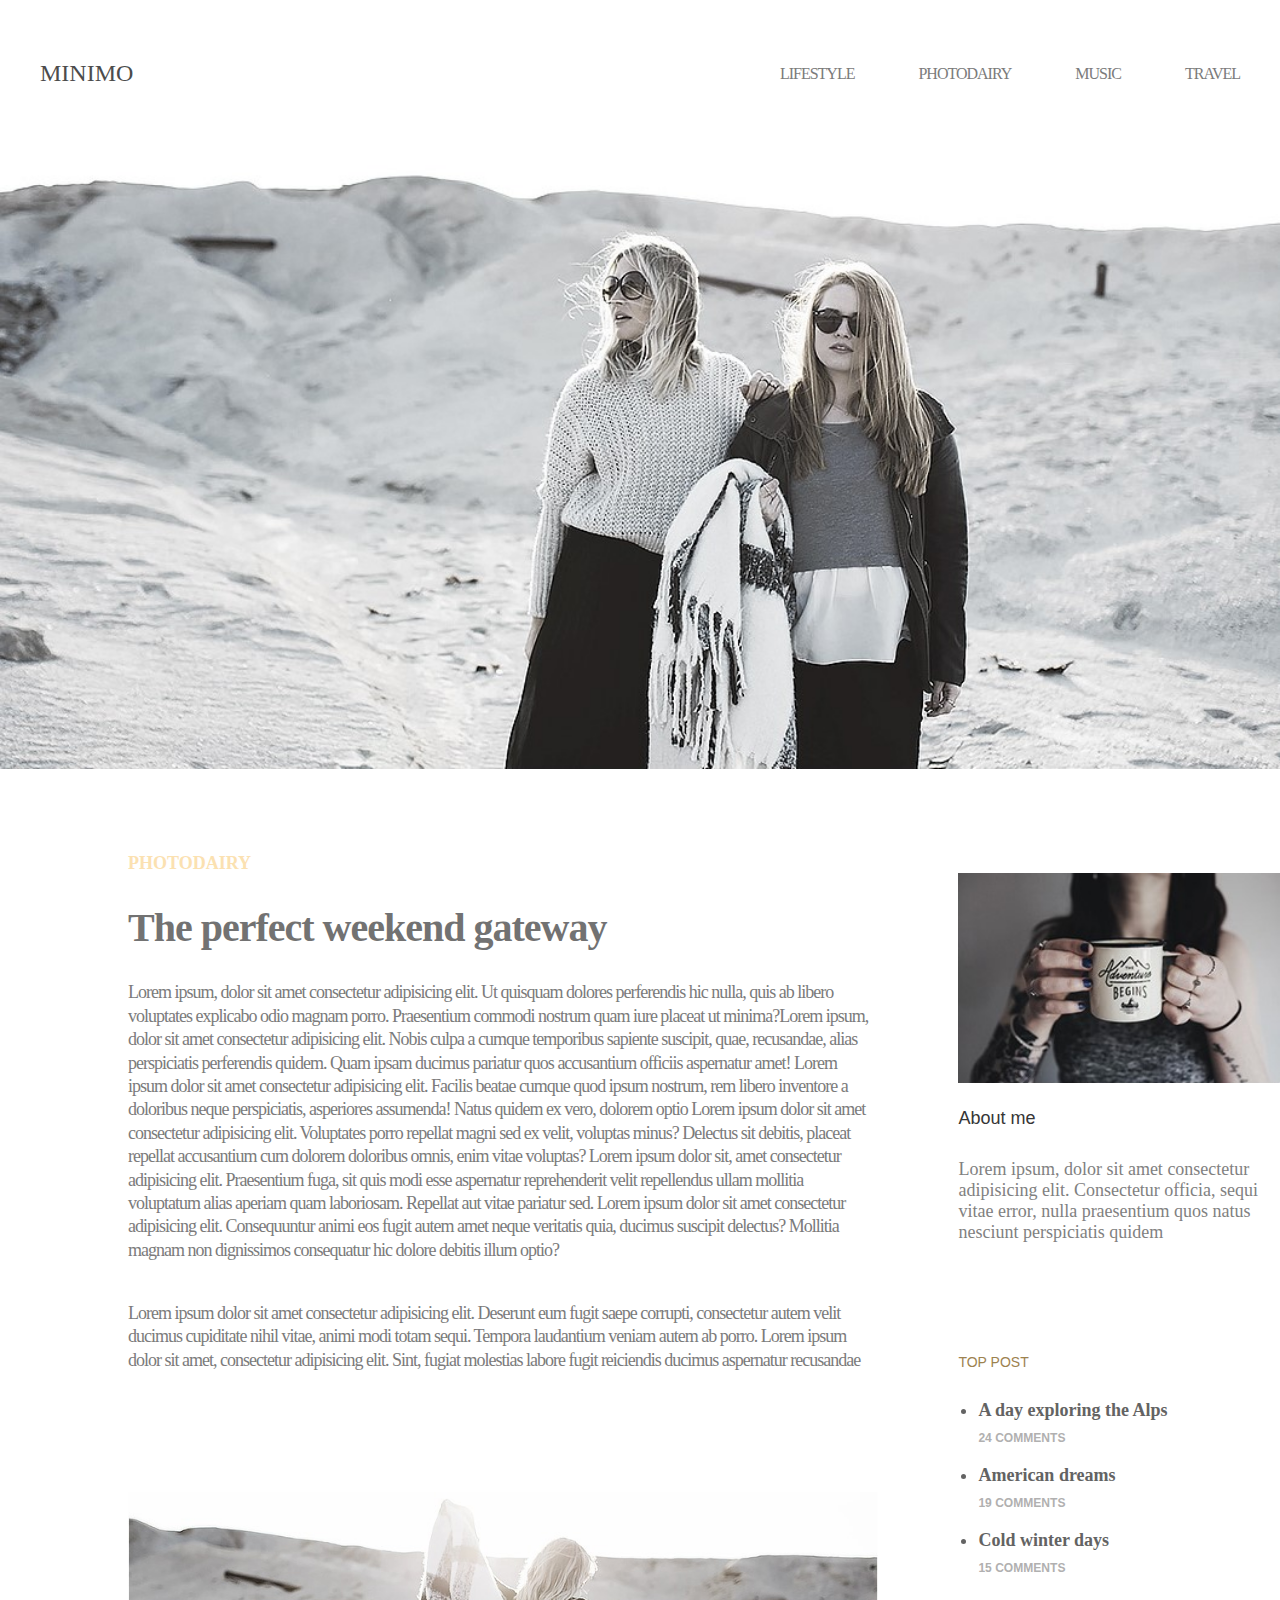
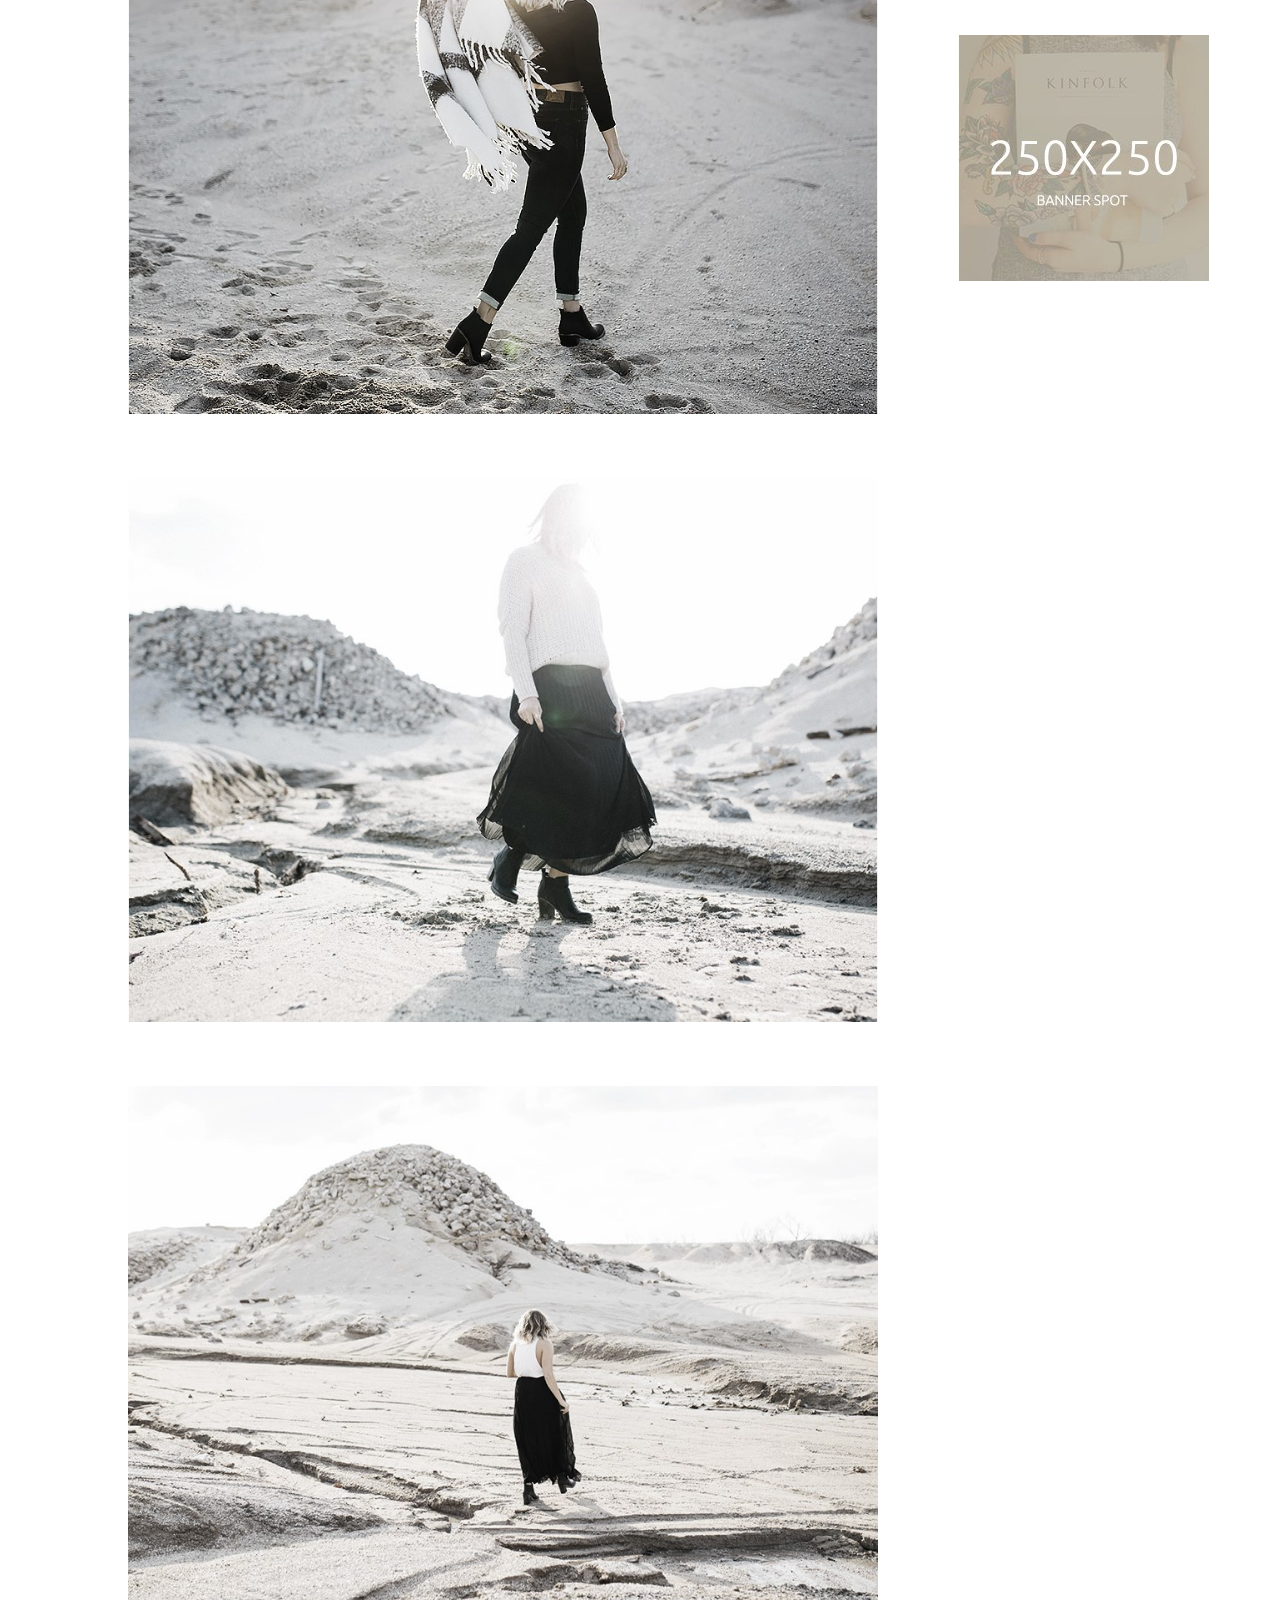
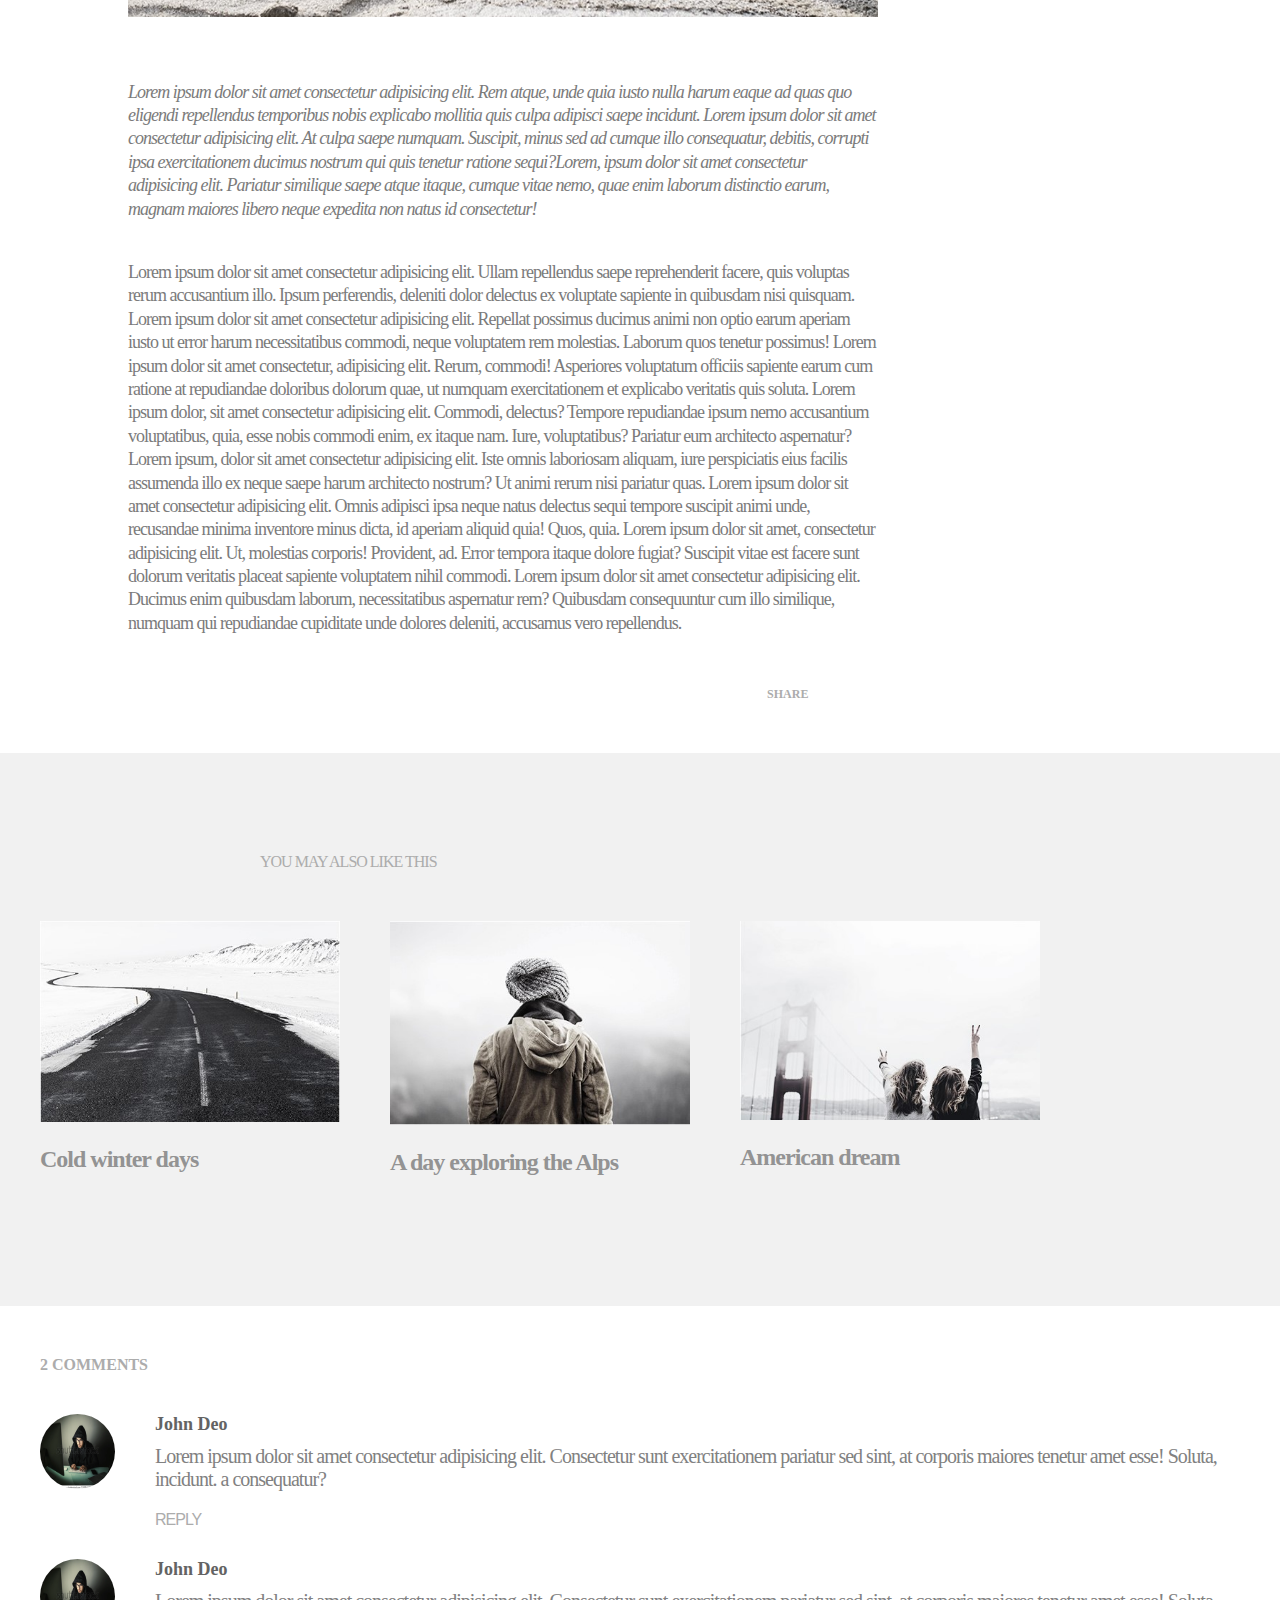
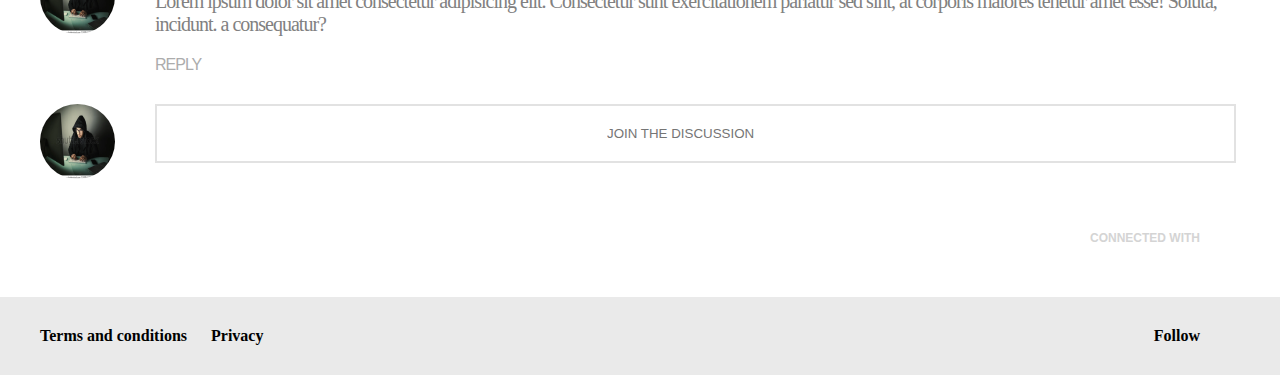
==== Blog-page-last.html @ b822536f "first commit" ====
<!DOCTYPE html>
<html lang="en">
  <head>
    <meta charset="UTF-8" />
    <meta name="viewport" content="width=device-width, initial-scale=1.0" />
    <link
      rel="stylesheet"
      href="https://cdnjs.cloudflare.com/ajax/libs/font-awesome/6.5.2/css/all.min.css"
      integrity="sha512-SnH5WK+bZxgPHs44uWIX+LLJAJ9/2PkPKZ5QiAj6Ta86w+fsb2TkcmfRyVX3pBnMFcV7oQPJkl9QevSCWr3W6A=="
      crossorigin="anonymous"
      referrerpolicy="no-referrer"
    />
    <link href="style.css" rel="stylesheet" />
    <title>Blog Page Last</title>
  </head>
  <body>
    <div class="main">
      <!-- Header -->
      <header class="main-header">
        <div class="menu">
          <h2 class="logo">Minimo</h2>
          <nav>
            <a href="#">Lifestyle</a>
            <a href="#">Photodairy</a>
            <a href="#">Music</a>
            <a href="#">Travel</a>
          </nav>
        </div>
        <img class="girlsimg" src="Images/01_home.jpg" atl="Image of girls" />
      </header>

      <!-- Blog para -->
      <div class="flex-box-container">
        <div class="parent">
          <div class="box-one">
            <div class="blog-content">
              <h5 class="heading-fifth">Photodairy</h5>
              <h3 class="heading-three">The perfect weekend gateway</h3>
              <p class="blog-para">
                Lorem ipsum, dolor sit amet consectetur adipisicing elit. Ut
                quisquam dolores perferendis hic nulla, quis ab libero
                voluptates explicabo odio magnam porro. Praesentium commodi
                nostrum quam iure placeat ut minima?Lorem ipsum, dolor sit amet
                consectetur adipisicing elit. Nobis culpa a cumque temporibus
                sapiente suscipit, quae, recusandae, alias perspiciatis
                perferendis quidem. Quam ipsam ducimus pariatur quos accusantium
                officiis aspernatur amet! Lorem ipsum dolor sit amet consectetur
                adipisicing elit. Facilis beatae cumque quod ipsum nostrum, rem
                libero inventore a doloribus neque perspiciatis, asperiores
                assumenda! Natus quidem ex vero, dolorem optio Lorem ipsum dolor
                sit amet consectetur adipisicing elit. Voluptates porro repellat
                magni sed ex velit, voluptas minus? Delectus sit debitis,
                placeat repellat accusantium cum dolorem doloribus omnis, enim
                vitae voluptas? Lorem ipsum dolor sit, amet consectetur
                adipisicing elit. Praesentium fuga, sit quis modi esse
                aspernatur reprehenderit velit repellendus ullam mollitia
                voluptatum alias aperiam quam laboriosam. Repellat aut vitae
                pariatur sed. Lorem ipsum dolor sit amet consectetur adipisicing
                elit. Consequuntur animi eos fugit autem amet neque veritatis
                quia, ducimus suscipit delectus? Mollitia magnam non dignissimos
                consequatur hic dolore debitis illum optio?
              </p>
              <p class="blog-para">
                Lorem ipsum dolor sit amet consectetur adipisicing elit.
                Deserunt eum fugit saepe corrupti, consectetur autem velit
                ducimus cupiditate nihil vitae, animi modi totam sequi. Tempora
                laudantium veniam autem ab porro. Lorem ipsum dolor sit amet,
                consectetur adipisicing elit. Sint, fugiat molestias labore
                fugit reiciendis ducimus aspernatur recusandae
              </p>
            </div>
            <div class="fullwidth-image container">
              <img
                class="blog-post-img"
                src="Images/scaff_fullwidth.jpg"
                alt="Girl with scaff"
              />
              <img
                class="blog-post-img"
                src="Images/facehidefullwidth.jpg"
                alt="Face hidden with sunlight"
              />
              <img
                class="blog-post-img"
                src="Images/hillfullwidth.jpg"
                alt="Hill view"
              />
            </div>
            <p class="nested--para container--small">
              Lorem ipsum dolor sit amet consectetur adipisicing elit. Rem
              atque, unde quia iusto nulla harum eaque ad quas quo eligendi
              repellendus temporibus nobis explicabo mollitia quis culpa
              adipisci saepe incidunt. Lorem ipsum dolor sit amet consectetur
              adipisicing elit. At culpa saepe numquam. Suscipit, minus sed ad
              cumque illo consequatur, debitis, corrupti ipsa exercitationem
              ducimus nostrum qui quis tenetur ratione sequi?Lorem, ipsum dolor
              sit amet consectetur adipisicing elit. Pariatur similique saepe
              atque itaque, cumque vitae nemo, quae enim laborum distinctio
              earum, magnam maiores libero neque expedita non natus id
              consectetur!
            </p>
            <p class="blog-para container">
              Lorem ipsum dolor sit amet consectetur adipisicing elit. Ullam
              repellendus saepe reprehenderit facere, quis voluptas rerum
              accusantium illo. Ipsum perferendis, deleniti dolor delectus ex
              voluptate sapiente in quibusdam nisi quisquam. Lorem ipsum dolor
              sit amet consectetur adipisicing elit. Repellat possimus ducimus
              animi non optio earum aperiam iusto ut error harum necessitatibus
              commodi, neque voluptatem rem molestias. Laborum quos tenetur
              possimus! Lorem ipsum dolor sit amet consectetur, adipisicing
              elit. Rerum, commodi! Asperiores voluptatum officiis sapiente
              earum cum ratione at repudiandae doloribus dolorum quae, ut
              numquam exercitationem et explicabo veritatis quis soluta. Lorem
              ipsum dolor, sit amet consectetur adipisicing elit. Commodi,
              delectus? Tempore repudiandae ipsum nemo accusantium voluptatibus,
              quia, esse nobis commodi enim, ex itaque nam. Iure, voluptatibus?
              Pariatur eum architecto aspernatur? Lorem ipsum, dolor sit amet
              consectetur adipisicing elit. Iste omnis laboriosam aliquam, iure
              perspiciatis eius facilis assumenda illo ex neque saepe harum
              architecto nostrum? Ut animi rerum nisi pariatur quas. Lorem ipsum
              dolor sit amet consectetur adipisicing elit. Omnis adipisci ipsa
              neque natus delectus sequi tempore suscipit animi unde, recusandae
              minima inventore minus dicta, id aperiam aliquid quia! Quos, quia.
              Lorem ipsum dolor sit amet, consectetur adipisicing elit. Ut,
              molestias corporis! Provident, ad. Error tempora itaque dolore
              fugiat? Suscipit vitae est facere sunt dolorum veritatis placeat
              sapiente voluptatem nihil commodi. Lorem ipsum dolor sit amet
              consectetur adipisicing elit. Ducimus enim quibusdam laborum,
              necessitatibus aspernatur rem? Quibusdam consequuntur cum illo
              similique, numquam qui repudiandae cupiditate unde dolores
              deleniti, accusamus vero repellendus.
            </p>

            <div class="last-menu">
              <div class="empty"></div>
              <a href="#" class="share">Share</a>
              <div class="social-media-links">
                <i class="fa-brands fa-facebook-f"></i>
                <i class="fa-brands fa-twitter"></i>
                <i class="fa-brands fa-google-plus-g"></i>
                <i class="fa-brands fa-tiktok"></i>
                <i class="fa-brands fa-square-snapchat"></i>
              </div>
            </div>
          </div>
          <div class="aside">
            <div class="about">
              <img
                class="sidebar2-img"
                src="Images/sidebar.jpg"
                alt="Girl with coffee"
              />
              <h4 class="about">About me</h4>
              <p class="about-para">
                Lorem ipsum, dolor sit amet consectetur adipisicing elit.
                Consectetur officia, sequi vitae error, nulla praesentium quos
                natus nesciunt perspiciatis quidem
              </p>
              <div class="social-links">
                <i class="fa-brands fa-facebook-f"></i>
                <i class="fa-brands fa-square-instagram"></i>
                <i class="fa-brands fa-google-plus-g"></i>
              </div>

              <h5 class="top-aside">TOP POST</h5>
              <ul class="styling">
                <li class="aside-list">
                  <h5>A day exploring the Alps</h5>
                  <h6>24 COMMENTS</h6>
                </li>
                <li class="aside-list">
                  <h5>American dreams</h5>
                  <h6>19 COMMENTS</h6>
                </li>
                <li class="aside-list">
                  <h5>Cold winter days</h5>
                  <h6>15 COMMENTS</h6>
                </li>
              </ul>
              <img src="Images/sidebar2.jpg" alt="Image of Banner" />
            </div>
          </div>
        </div>
      </div>

      <div class="article-post">
        <p class="title">You may also like this</p>
        <div class="flex-container">
          <div class="post-one">
            <img src="Images/07_home.jpg" alt="Image of winter" />
            <h4 class="heading-fourth">Cold winter days</h4>
          </div>

          <div class="post-one">
            <img src="Images/05_home.jpg" alt="Image of winter" />
            <h4 class="heading-fourth">A day exploring the Alps</h4>
          </div>

          <div class="post-one">
            <img src="Images/04_home.jpg" alt="Image of winter" />
            <h4 class="heading-fourth">American dream</h4>
          </div>
        </div>
      </div>

      <div class="related container">
        <h4>2 COMMENTS</h4>
        <ul class="related-post">
          <li class="list">
            <img
              class="related-img"
              src="Images/hacker.webp"
              alt="A man coding"
            />
            <div class="list-content">
              <h5>John Deo</h5>
              <p class="related-para">
                Lorem ipsum dolor sit amet consectetur adipisicing elit.
                Consectetur sunt exercitationem pariatur sed sint, at corporis
                maiores tenetur amet esse! Soluta, incidunt. a consequatur?
              </p>
              <p class="reply">REPLY</p>
            </div>
          </li>
          <li class="list">
            <img
              class="related-img"
              src="Images/hacker.webp"
              alt="A man coding"
            />
            <div class="list-content">
              <h5>John Deo</h5>
              <p class="related-para">
                Lorem ipsum dolor sit amet consectetur adipisicing elit.
                Consectetur sunt exercitationem pariatur sed sint, at corporis
                maiores tenetur amet esse! Soluta, incidunt. a consequatur?
              </p>
              <p class="reply">REPLY</p>
            </div>
          </li>
          <li class="list">
            <img
              class="related-img"
              src="Images/hacker.webp"
              alt="A man coding"
            />
            <div class="list-content input">
              <input
                class="input-box"
                type="text"
                name="text"
                placeholder="JOIN THE DISCUSSION"
              />
            </div>
          </li>
        </ul>
      </div>

      <div class="last-menu">
        <div class="empty"></div>
        <a href="#" class="share connected">Connected with</a>
        <div class="social-media-links">
          <i class="fa-brands fa-facebook-f"></i>
          <i class="fa-brands fa-twitter"></i>
        </div>
      </div>

      <footer class="blog-footer">
        <div class="last">
          <div class="first-footer">
            <a class="first-footer-content" href="#">Terms and conditions</a>
            <a href="#">Privacy</a>
          </div>
          <div class="last-footer">
            <a href="#">Follow</a>
            <div class="icons">
              <i class="fa-brands fa-facebook-f"></i>
              <i class="fa-brands fa-twitter"></i>
              <i class="fa-brands fa-square-instagram"></i>
            </div>
          </div>
        </div>
      </footer>
    </div>
  </body>
</html>
---- style.css ----
* {
  margin: 0;
  padding: 0;
  box-sizing: border-box;
}

body {
  font-family: serif;
}

/* --------------------------------Header----------------------------------------------- */

.main-header {
  width: 100%;
  max-width: 1400px;
  margin: 0 auto;
  margin-bottom: 80px;
  /* border: 1px solid black; */
}

.menu {
  display: flex;
  align-items: center;
  justify-content: space-between;
  padding: 40px;
  padding-top: 60px;
}

.logo {
  font-style: normal;
  font-family: "Lucida Sans";
  font-weight: lighter;
  text-transform: uppercase;
  color: #4c4c4c;
}

nav a {
  text-decoration: none;
  margin-right: 60px;
  color: #7b7b7b;
  text-transform: uppercase;
  letter-spacing: -1px;
}

nav a:last-child {
  margin-right: 0;
}

.girlsimg {
  width: 100%;
}

/* --------------------------------Para----------------------------------------------- */

.blog-content {
  width: 100%;
  max-width: 1200px;
  /* border: 1px solid black; */
  margin: 0 auto;
  margin-bottom: 120px;
}

.heading-fifth {
  text-transform: uppercase;
  color: rgb(251, 225, 177);
  font-family: "Lucida Sans";
}

.heading-three {
  font-size: 40px;
  margin: 30px 0;
  letter-spacing: -1px;
  color: #727272;
}

.blog-para {
  color: #7b7b7b;
  letter-spacing: -1px;
  line-height: 1.3;
  font-size: 18px;
  margin-bottom: 40px;
}

/* --------------------------------Posts----------------------------------------------- */

.blog-post {
  width: 100%;
  max-width: 1200px;
  margin: 0 auto;
  display: grid;
  grid-template-columns: 1fr 1fr;
  grid-template-rows: 1fr 1fr;
  /* border: 1px solid black; */
  column-gap: 75px;
  row-gap: 150px;
  margin-bottom: 150px;
}

.post {
  /* border: 1px solid red; */
  /* width: 100%; */
}

.post-image {
  width: 564px;
}

.five {
  height: 373px;
}

.post-header {
  margin: 20px 0;
}

.post-title {
  text-decoration: none;
  font-size: 26px;
  margin-bottom: 30px;
  display: inline-block;
  color: #727272;
  letter-spacing: -1px;
}

.content {
  letter-spacing: -1px;
  line-height: 1.3;
  font-size: 18px;
  color: #7b7b7b;
}

/* --------------------------------Article----------------------------------------------- */

.article-content {
  width: 100%;
  background-color: #eaeaea;
  text-align: center;
  padding-top: 30px;
  margin-bottom: 60px;
  padding-bottom: 60px;
}

.article-title {
}

.art-cont {
  width: 25%;
  margin: 0 auto;
}

.email-input {
  border: none;
  background-color: #eaeaea;
  padding-top: 30px;
  letter-spacing: -1px;
  font-size: 14px;
  font-weight: bold;
  font-style: normal;
  color: #f8f9fa;

  margin-left: -170px;
}

/* .email-input:hover {
  color: #727272;
} */

.line {
  border-bottom: 1px solid #000;
  position: relative;
}

.icon {
  height: 24px;
  width: 24px;
  position: absolute;
  right: 0;
  top: -25px;
  stroke: #727272;
}

/* --------------------------------Last post----------------------------------------------- */

.last-post {
  width: 100%;
  max-width: 1200px;
  margin: 0 auto;
  display: grid;
  grid-template-columns: 1fr 1fr;
  column-gap: 75px;
  row-gap: 150px;
  margin-bottom: 150px;
}

/* .btn {
  width: 1200px;
  margin: 0 auto;
} */

/* .load-button {
  text-align: center;
  font-weight: bold;
  border: 3px solid #b1b0b0;

  /* font-size: 20px;
  letter-spacing: -1px;
  color: #727272;
  font-weight: bold;
  border: 3px solid #b1b0b0;
  background-color: transparent;
  margin: 0 auto; */
/* } */

.load-btn {
  text-decoration: none;
  border: 3px solid #b1b0b0;
  color: #727272;
  padding: 20px 40px;
  font-size: 20px;
  display: flex;
  align-items: center;
  justify-content: center;
  max-width: 200px;
  text-align: center;
  margin: 0 auto;
  margin-bottom: 150px;
}

/* --------------------------------Footer----------------------------------------------- */

.blog-footer {
  width: 100%;
  background-color: #eaeaea;
  padding: 30px;
}

.last {
  width: 100%;
  max-width: 1200px;
  margin: 0 auto;
  display: flex;
  align-items: center;
  justify-content: space-between;
}

.last a {
  text-decoration: none;
  color: #000;
  font-weight: bold;
}

.first-footer-content {
  margin-right: 20px;
}

.first-footer {
}

.last-footer {
  display: flex;
  align-items: center;
  justify-content: space-around;
}

/* .ion {
  height: 24px;
  width: 24px;
} */

.icons {
  display: flex;
  align-items: center;
  justify-content: space-between;
  margin-right: 10px;
  color: #000;
}

.icons i {
  margin-left: 10px;
}

/* .ion .ion-one {
  margin-right: 10px;
} */

/* --------------------------------Second Web page----------------------------------------------- */
.container {
  width: 100%;
  max-width: 1200px;
  margin: 0 auto;
}

.container--small {
  width: 100%;
  max-width: 1200px;
  margin: 0 auto;
}

.nested--para {
  margin-bottom: 40px;
  color: #7b7b7b;
  letter-spacing: -1px;
  line-height: 1.3;
  font-size: 18px;
  font-style: italic;
}

.fullwidth-image {
  width: 100%;
  max-width: 1200px;
  margin: 0 auto;
}

.blog-post-img {
  width: 100%;
  margin-bottom: 60px;
}

.last-menu {
  /* max-width: 1200px; */
  /* margin-top: 30px;
  margin-bottom: 30px; */
  width: 100%;
  max-width: 1200px;
  /* border: 1px solid black; */
  margin: 50px auto;
  display: flex;
  align-items: center;
  justify-content: space-between;
  color: #acacac;
  /* float: right; */
  /* display: flex;
  align-items: center; */
}

.share {
  margin-left: auto;
  margin-right: 20px;
  text-decoration: none;
  color: #acacac;
  text-transform: uppercase;
  font-weight: bold;
  font-size: 12px;
}

.social-media-links i {
  margin-right: 10px;
}

.article-post {
  background-color: #f1f1f1;
  padding: 50px 0 90px;
  margin-bottom: 50px;
}

.flex-container {
  width: 100%;
  max-width: 1200px;
  margin: 0 auto;
  display: flex;
  gap: 50px;
}

.title {
  text-transform: uppercase;
  color: #acacac;
  letter-spacing: -1px;
  margin: 50px 0;
  margin-left: 260px;
}

.heading-fourth {
  margin-top: 20px;
  font-size: 24px;
  color: #939393;
  letter-spacing: -1px;
}
.post-one img {
  width: 300px;
  /* height: 200px; */
}

h4 {
  color: #acacac;
  margin-bottom: 40px;
}

.reply {
  color: #acacac;
  font-size: 16px;
  letter-spacing: -1px;
  font-family: sans-serif;
}

.related {
}

.related-post {
}

.related-img {
  width: 75px;
  height: 75px;
  border-radius: 50%;
}

.list {
  list-style: none;
  display: flex;
  gap: 40px;
  margin-bottom: 30px;
}

h5 {
  color: #636363;
  font-size: 18px;
  /* margin-bottom: 10px; */
}

.related-para {
  margin: 10px 0 20px 0;
  color: #818181;
  font-size: 20px;
  letter-spacing: -1px;
}

.list-content {
}

/* .input {
  display: inline-block;
} */

.input-box {
  padding: 20px 450px;
  border: 2px solid #e2e2e2;
  color: #e2e2e2;
}

.connected {
  font-family: sans-serif;
  color: #d4d4d4;
}

/* --------------------------------Third Page-------------------------------------------- */

.flex-box-container {
  width: 100%;
  margin: 0 auto;
  max-width: 1400px;
  /* margin: 0 auto; */
  /* display: flex; */
}

.parent {
  display: flex;
  gap: 80px;
}

.box-one {
  width: 70%;
  margin-left: 10%;
}

.aside {
  width: 30%;
  /* text-align: right; */
}

.sidebar2-img {
  width: 100%;
}

.about {
  margin: 20px 0;
  font-size: 18px;
  color: #363636;
  font-family: sans-serif;
  font-weight: lighter;
}

.about-para {
  font-size: 18px;
  color: #818181;
  font-family: serif;
  margin: 30px 0;
}

.social-links {
  display: inline-block;

  /* align-items: center;
  justify-content: space-between; */
  color: #acacac;
  margin-bottom: 60px;
}

.social-links i {
  margin-right: 10px;
}

.top-aside {
  color: rgb(157, 130, 79);
  font-family: sans-serif;
  font-size: 14px;
  font-weight: lighter;
  margin-bottom: 30px;
}

.styling {
  margin-left: 20px;
  color: #636363;
  margin-bottom: 60px;
}

.aside-list {
  margin-bottom: 20px;
}

h5 {
  font-family: serif;
  margin-bottom: 10px;
}

h6 {
  color: #b1b0b0;
}

.load-btn:hover {
  color: #262626;
  text-decoration: underline;
}

nav a:hover {
  color: #5e5e5e;
  text-decoration: underline;
  /* transition-delay: 5s; */
}

.email-input:hover {
  border: none;
}
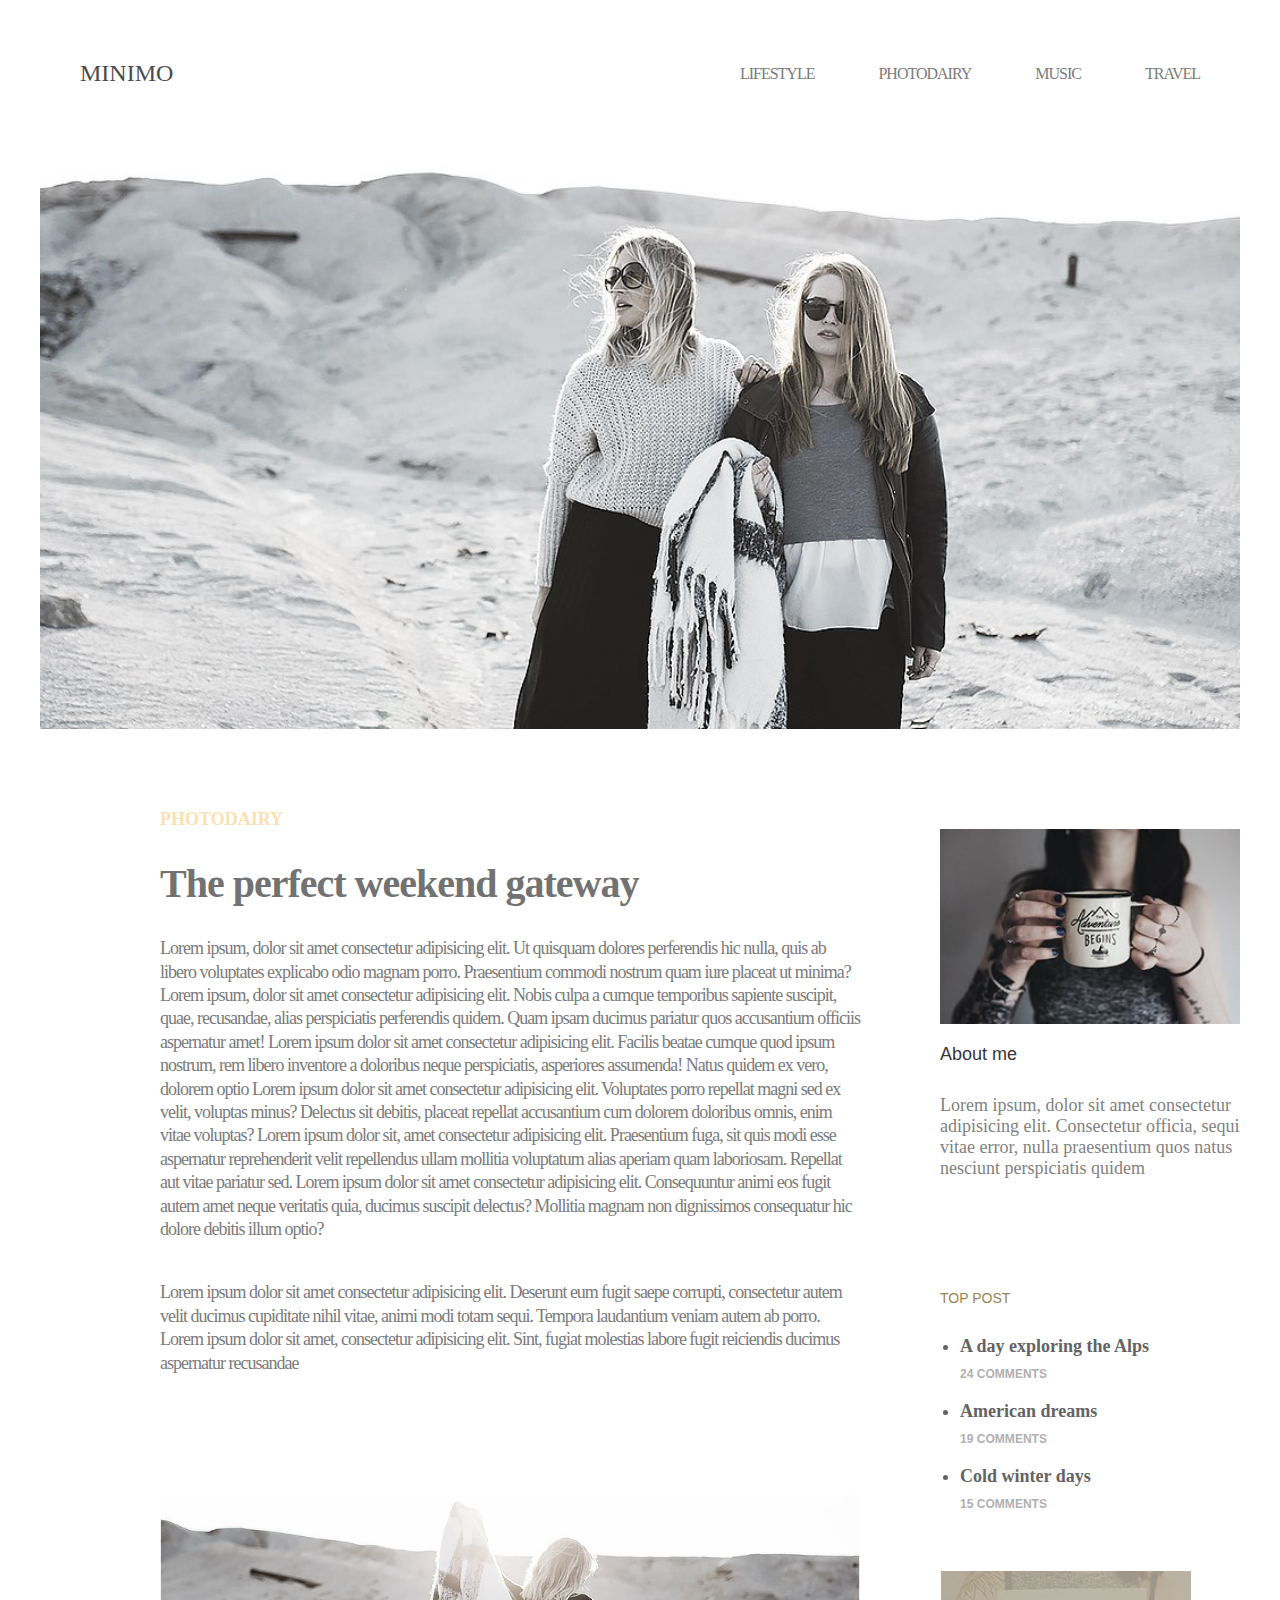
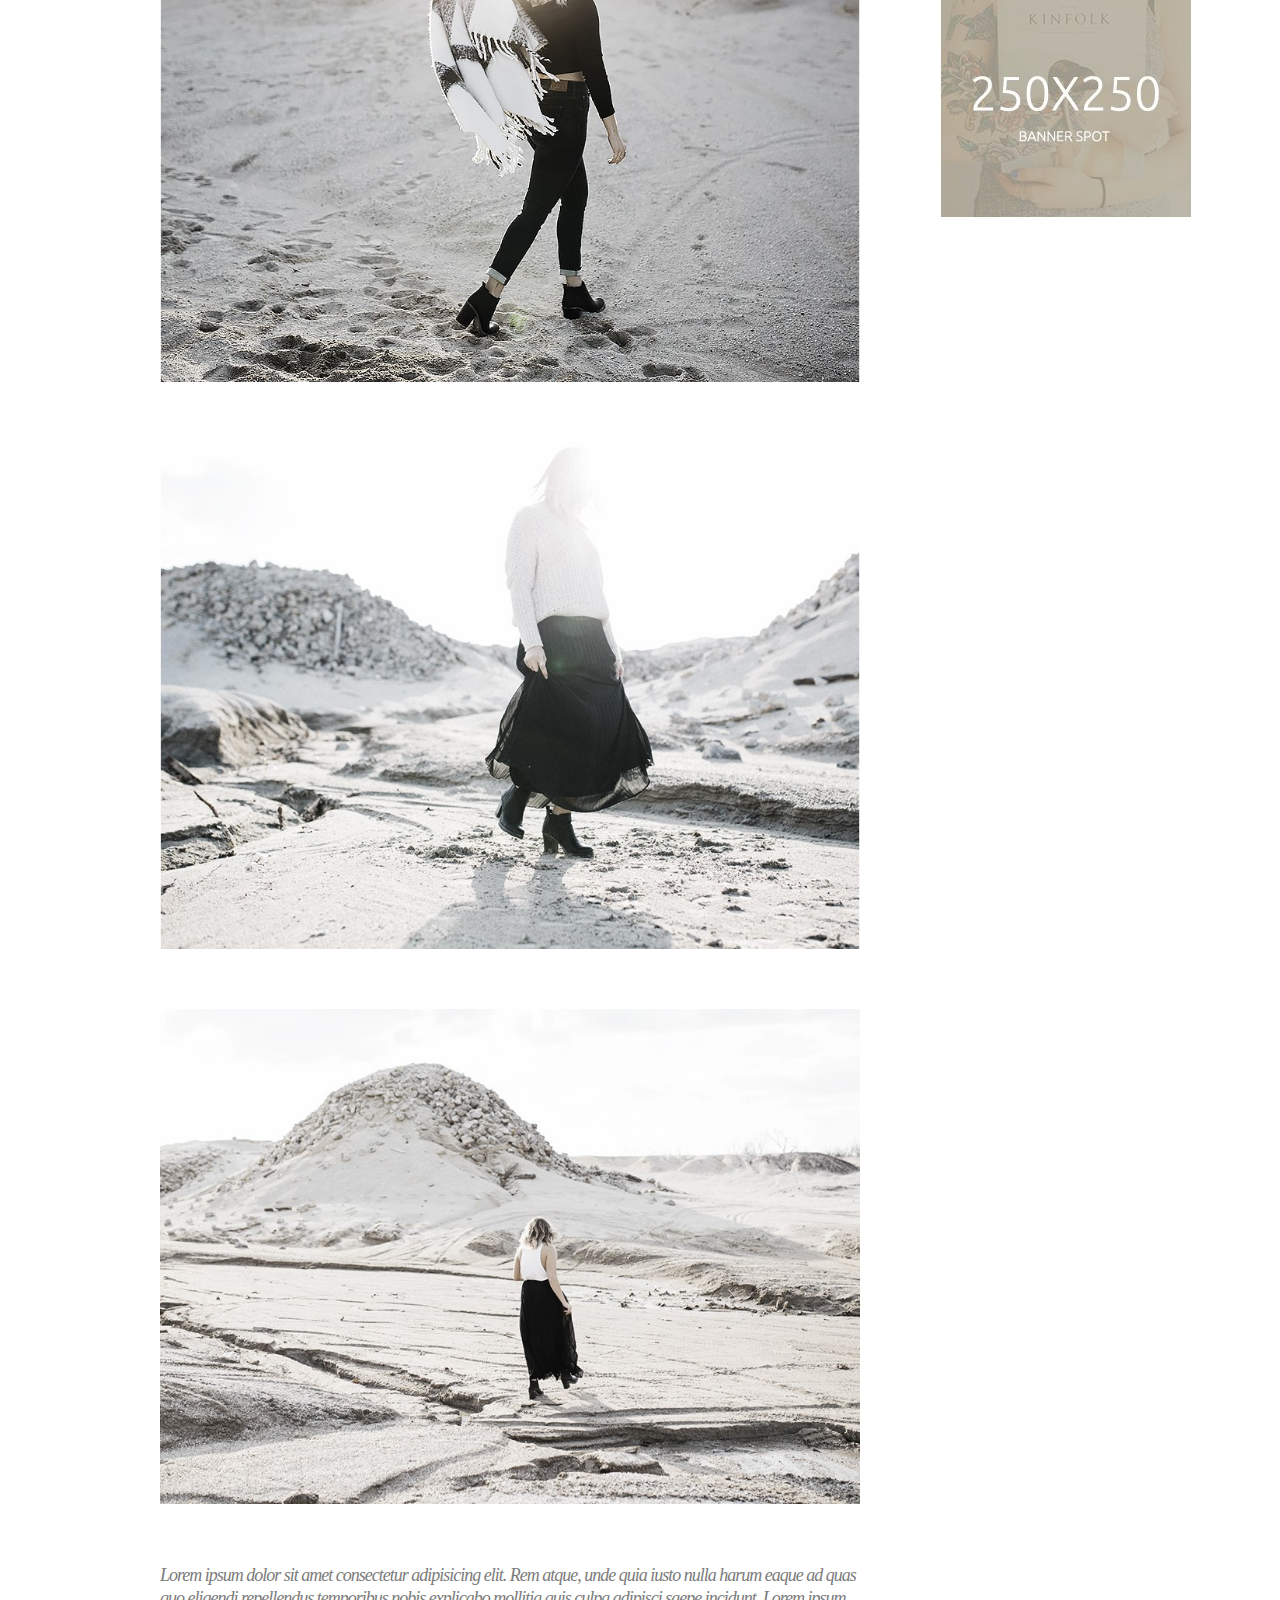
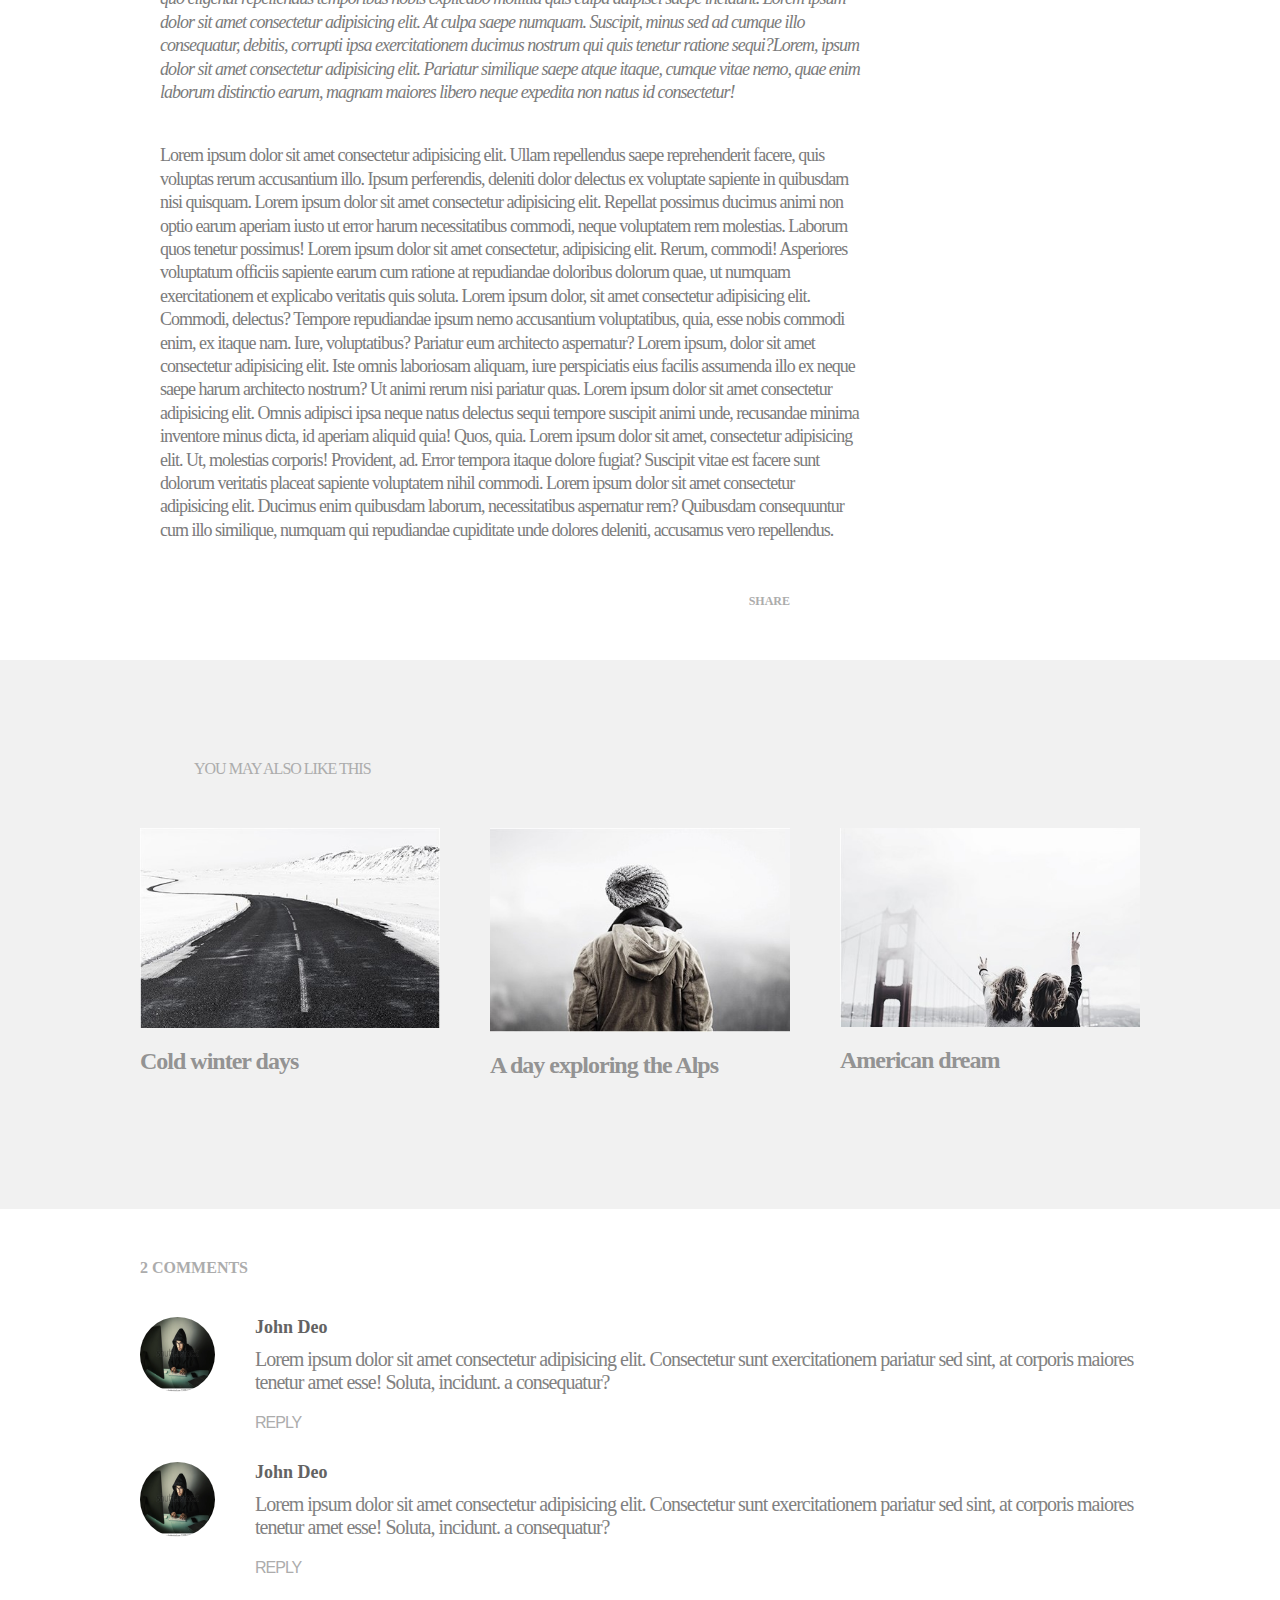
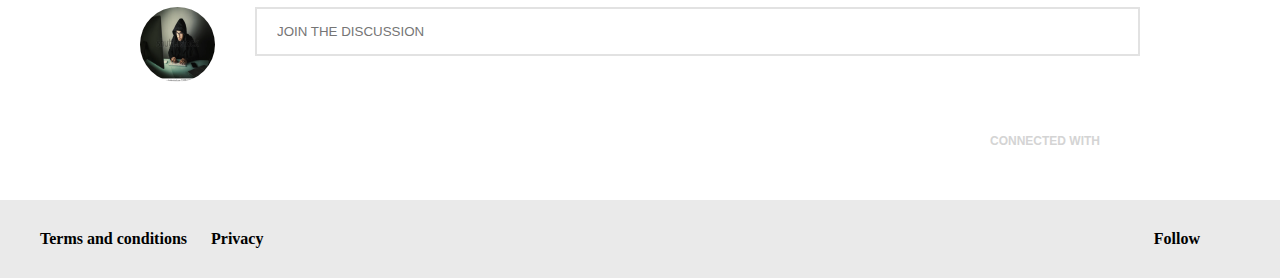
==== commit 02f4e486: "Code updated by adding responsiveness" ====
--- a/Blog-page-last.html
+++ b/Blog-page-last.html
@@ -10,7 +10,9 @@
       crossorigin="anonymous"
       referrerpolicy="no-referrer"
     />
+
     <link href="style.css" rel="stylesheet" />
+    <link href="querieslast.css" rel="stylesheet" />
     <title>Blog Page Last</title>
   </head>
   <body>
--- a/style.css
+++ b/style.css
@@ -6,6 +6,12 @@
 
 body {
   font-family: serif;
+}
+
+img {
+  max-width: 100%;
+  height: auto;
+  display: block;
 }
 
 /* --------------------------------Header----------------------------------------------- */
@@ -361,6 +367,10 @@
   gap: 50px;
 }
 
+.flex-container {
+  justify-content: center;
+}
+
 .title {
   text-transform: uppercase;
   color: #acacac;
@@ -376,7 +386,8 @@
   letter-spacing: -1px;
 }
 .post-one img {
-  width: 300px;
+  width: 100%;
+  max-width: 300px;
   /* height: 200px; */
 }
 
@@ -425,6 +436,7 @@
 }
 
 .list-content {
+  width: 100%;
 }
 
 /* .input {
@@ -432,7 +444,8 @@
 } */
 
 .input-box {
-  padding: 20px 450px;
+  width: 100%;
+  padding: 15px 20px;
   border: 2px solid #e2e2e2;
   color: #e2e2e2;
 }
@@ -540,3 +553,12 @@
 .email-input:hover {
   border: none;
 }
+
+.poster {
+  border: 2px solid #a9a9a9;
+}
+
+.poster:hover {
+  background-color: #e2e2e2;
+  transition: 0.2s;
+}
--- a/querieslast.css
+++ b/querieslast.css
@@ -0,0 +1,427 @@
+@media (max-width: 1400px) {
+  .main-header {
+    max-width: 1200px;
+  }
+
+  .blog-content {
+    max-width: 1000px;
+  }
+
+  .flex-box-container {
+    max-width: 1200px;
+  }
+
+  .fullwidth-image {
+    max-width: 1000px;
+  }
+
+  .nested--para {
+    max-width: 1000px;
+  }
+
+  .blog-para {
+    max-width: 1000px;
+  }
+
+  .last-menu {
+    max-width: 1000px;
+  }
+
+  .article-post {
+  }
+
+  .related {
+    max-width: 1000px;
+  }
+
+  .list-content .input {
+    width: 100%;
+  }
+
+  .input-box {
+    width: 100%;
+  }
+
+  .title {
+    margin-left: 194px;
+  }
+}
+
+@media (max-width: 1200px) {
+  .main-header {
+    max-width: 1000px;
+  }
+
+  .blog-content {
+    max-width: 900px;
+  }
+
+  .flex-box-container {
+    max-width: 1000px;
+  }
+
+  .fullwidth-image {
+    max-width: 900px;
+  }
+
+  .nested--para {
+    max-width: 900px;
+  }
+
+  .blog-para {
+    max-width: 900px;
+  }
+
+  .last-menu {
+    max-width: 900px;
+  }
+
+  .article-post {
+  }
+
+  .related {
+    max-width: 900px;
+  }
+
+  .list-content .input {
+    width: 100%;
+  }
+
+  .input-box {
+    width: 100%;
+  }
+
+  .title {
+    margin-left: 99px;
+  }
+
+  .flex-container {
+    justify-content: center;
+  }
+}
+
+@media (max-width: 1024px) {
+  .main-header {
+    max-width: 900px;
+  }
+
+  .blog-content {
+    max-width: 800px;
+  }
+
+  .flex-box-container {
+    max-width: 900px;
+  }
+
+  .fullwidth-image {
+    max-width: 800px;
+  }
+
+  .nested--para {
+    max-width: 800px;
+  }
+
+  .blog-para {
+    max-width: 800px;
+  }
+
+  .last-menu {
+    max-width: 800px;
+  }
+
+  .article-post {
+  }
+
+  .related {
+    max-width: 800px;
+  }
+
+  .list-content .input {
+    width: 100%;
+  }
+
+  .input-box {
+    width: 100%;
+  }
+
+  .title {
+    margin-left: 63px;
+  }
+
+  .flex-container {
+    justify-content: center;
+    width: 100%;
+    max-width: 890px;
+  }
+}
+
+@media (max-width: 900px) {
+  .main-header {
+    max-width: 800px;
+  }
+
+  .blog-content {
+    max-width: 700px;
+  }
+
+  .flex-box-container {
+    max-width: 800px;
+  }
+
+  .fullwidth-image {
+    max-width: 700px;
+  }
+
+  .nested--para {
+    max-width: 700px;
+  }
+
+  .blog-para {
+    max-width: 700px;
+  }
+
+  .last-menu {
+    max-width: 700px;
+  }
+
+  .article-post {
+  }
+
+  .related {
+    max-width: 700px;
+  }
+
+  .list-content .input {
+    width: 100%;
+  }
+
+  .input-box {
+    width: 100%;
+  }
+
+  .title {
+    margin-left: 52px;
+  }
+
+  .flex-container {
+    justify-content: center;
+    width: 100%;
+    max-width: 800px;
+  }
+
+  .logo {
+    font-size: 20px;
+  }
+
+  nav a {
+    font-size: 14px;
+  }
+
+  .heading-fifth {
+    font-size: 14px;
+  }
+
+  .heading-three {
+    font-size: 30px;
+  }
+
+  .blog-para {
+    font-size: 16px;
+  }
+
+  .heading-fifth .poster {
+    font-size: 14px;
+  }
+
+  .post-title {
+    font-size: 22px;
+  }
+
+  .content {
+    font-size: 16px;
+  }
+
+  .related-container h4 {
+    font-size: 14px;
+  }
+
+  .related-para {
+    font-size: 17px;
+    letter-spacing: -1px;
+  }
+
+  .reply {
+    font-size: 12px;
+  }
+
+  .about {
+    font-size: 14px;
+    margin-bottom: 12px;
+  }
+
+  .about-para {
+    font-size: 14px;
+    margin: 20px 0;
+  }
+
+  .social-links {
+    margin-bottom: 50px;
+  }
+
+  .aside-list h5 {
+    font-size: 16px;
+  }
+
+  .aside-list h6 {
+    font-size: 9px;
+  }
+}
+
+@media (max-width: 600px) {
+  .main-header {
+    max-width: 500px;
+  }
+
+  .blog-content {
+    max-width: 500px;
+  }
+
+  .flex-box-container {
+    max-width: 500px;
+  }
+
+  .fullwidth-image {
+    max-width: 500px;
+  }
+
+  .nested--para {
+    max-width: 500px;
+  }
+
+  .blog-para {
+    max-width: 500px;
+  }
+
+  .last-menu {
+    max-width: 500px;
+  }
+
+  .article-post {
+  }
+
+  .related {
+    max-width: 500px;
+  }
+
+  .list-content .input {
+    width: 100%;
+  }
+
+  .input-box {
+    width: 100%;
+    padding: 15px 20px;
+  }
+
+  .title {
+    margin-left: 52px;
+  }
+
+  .flex-container {
+    justify-content: center;
+    width: 100%;
+    max-width: 500px;
+    display: flex;
+    flex-direction: column;
+    width: 100%;
+  }
+
+  .icon {
+    height: 14px;
+    width: 14px;
+    top: -16px;
+  }
+
+  .logo {
+    font-size: 14px;
+  }
+
+  nav a {
+    font-size: 8px;
+  }
+
+  .heading-fifth {
+    font-size: 10px;
+  }
+
+  .heading-three {
+    font-size: 18px;
+  }
+
+  .blog-para {
+    font-size: 14px;
+  }
+
+  .heading-fifth .poster {
+    font-size: 14px;
+  }
+
+  .post-title {
+    font-size: 15px;
+    margin-bottom: 20px;
+  }
+
+  .content {
+    font-size: 12px;
+  }
+
+  .related-container h4 {
+    font-size: 14px;
+  }
+
+  .related-para {
+    font-size: 17px;
+    letter-spacing: -1px;
+  }
+
+  .reply {
+    font-size: 12px;
+  }
+
+  .post-one img {
+    width: 100%;
+    max-width: 600px;
+  }
+
+  .about {
+    font-size: 12px;
+    margin-bottom: 12px;
+  }
+
+  .nested--para {
+    font-size: 14px;
+  }
+
+  .about-para {
+    font-size: 12px;
+    margin: 20px 0;
+  }
+
+  .social-links {
+    margin-bottom: 40px;
+  }
+
+  .aside-list h5 {
+    font-size: 10px;
+  }
+
+  .aside-list h6 {
+    font-size: 9px;
+  }
+
+  .blog-content,
+  .blog-para,
+  .nested--para {
+    border: 2px solid #b5b5b5;
+    padding: 0 8px;
+  }
+}
